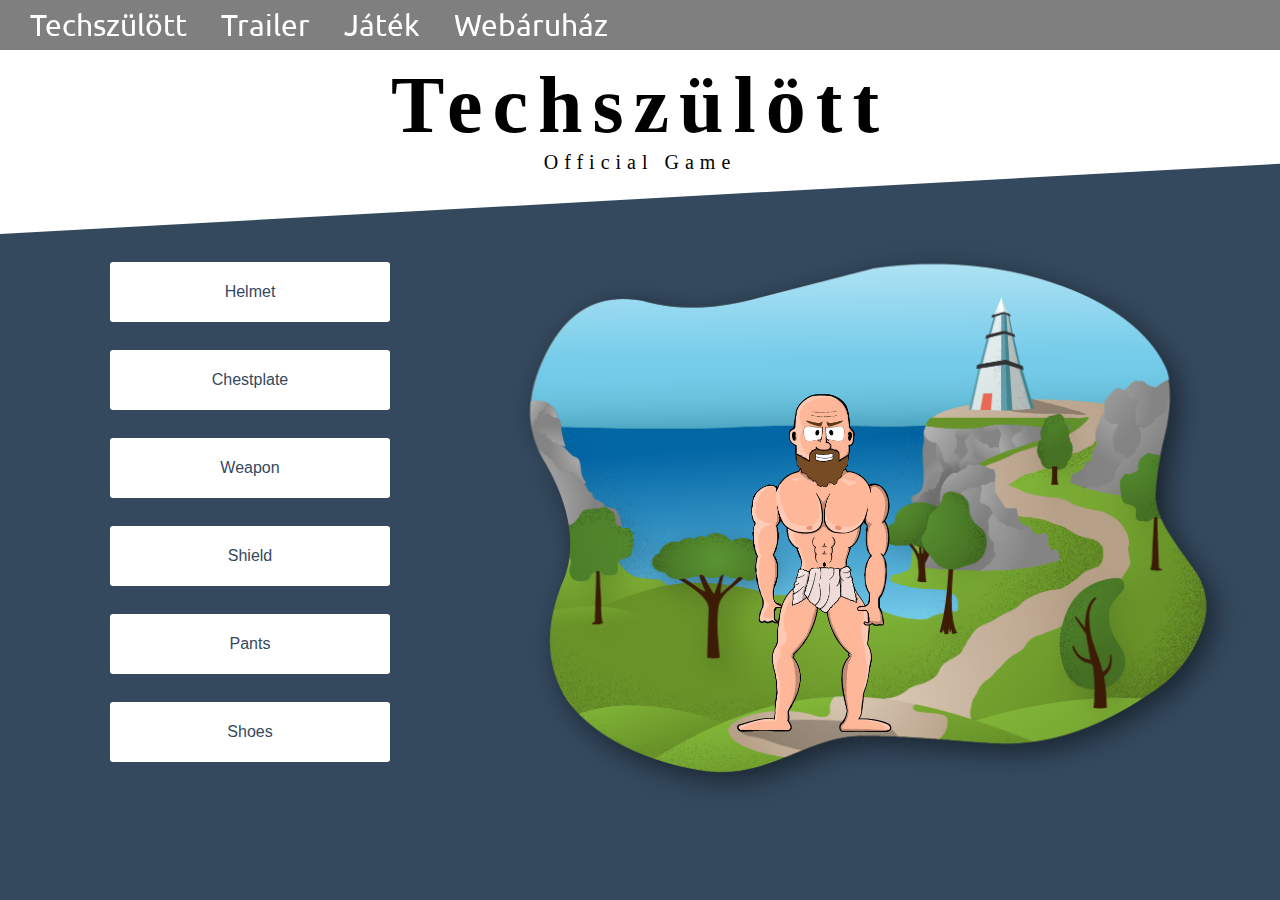
==== game.html @ 08c26f8a "2.3.5" ====
<html xmlns="http://www.w3.org/1999/xhtml">
<head>
<meta http-equiv="Content-Type" content="text/html; charset=utf-8" />
<title>Techszulott</title>

<link rel= "stylesheet" type="text/css" href="source/css/game.css">

 <link href="https://fonts.googleapis.com/css?family=Ubuntu" rel="stylesheet">
<script src="https://ajax.aspnetcdn.com/ajax/jQuery/jquery-1.11.3.min.js"></script>
<script src="source/js/game.js"></script>
<script type="text/javascript">

</script>

</head>

<body>

  <nav>
    <a href="index.html">Techszülött</a>
    <a href="https://www.youtube.com/watch?v=2zqy21Z29ps">Trailer</a>
    <a href="game.html">Játék</a>
    <a href="store.html">Webáruház</a>
  </nav>
  
  <div class="header">
    <h1>Techszülött</h1>
    <p>Official Game</p>
  </div>
  

  <ul>
    <li><button id="helmetButton" type="button"> Helmet</button></li>
    <li><button id="chestPlateButton" type="button"> Chestplate</button></li>
    <li><button id="weaponButton" type="button"> Weapon</button></li>
    <li><button id="shieldButton" type="button"> Shield</button></li>
    <li><button id="pantButton" type="button"> Pants</button></li>
    <li><button id="shoeButton" type="button"> Shoes</button></li>
  </ul>

  <img id="character" src="source/images/background.png" />
  <img id="character" src="source/images/body.png" />

  <img id="p_1" class="pant" src="source/images/p_1.png" />
  <img id="p_2" class="pant" src="source/images/p_2.png" />
  <img id="p_3" class="pant" src="source/images/p_3.png" />

  <img id="c_1" class="chestplate" src="source/images/c_1.png" />
  <img id="c_2" class="chestplate" src="source/images/c_2.png" />
  <img id="c_3" class="chestplate" src="source/images/c_3.png" />

  <img id="h_1" class="helmet" src="source/images/h_1.png" />
  <img id="h_2" class="helmet" src="source/images/h_2.png" />
  <img id="h_3" class="helmet" src="source/images/h_3.png" />
  <img id="h_4" class="helmet" src="source/images/h_4.png" />

  <img id="s_1" class="shoe" src="source/images/s_1.png" />
  <img id="s_2" class="shoe" src="source/images/s_2.png" />

  <img id="w_1" class="weapon" src="source/images/w_1.png" />
  <img id="w_2" class="weapon" src="source/images/w_2.png" />
  <img id="w_3" class="weapon" src="source/images/w_3.png" />
  <img id="w_4" class="weapon" src="source/images/w_4.png" />

</body>
</html>
---- source/css/game.css ----
* {
	margin: 0;
}

body{
	background-color: #34495e;
  	font-family: 'Ubuntu', sans-serif;
}



img {
	position: absolute;
	margin-left: 14%;
	display:inline-block;
  	height:65%;
}

ul {
	list-style-type: none;
	display:inline-block;
}

nav {
	height: 50px;
	width: 100%;
	background-color: rgba(0,0,0,.5);
	position: fixed;
	z-index: 99;
}

nav a {
	margin-left: 30px;
	line-height: 50px;
	color: white;
	text-decoration: none;
	font-size: 30px;
}

.header {
	background-color: white;
	text-align: center;
	color: "black";
	padding: 60px;
	clip-path: polygon(0 0%, 100% 0, 100% 70%, 0% 100%);
	margin: 0;
	font-size: 40px;
	font-family: 'Caesar Dressing', cursive;
	letter-spacing: 10px;
}

p {
	letter-spacing: 6px;
	font-size: 20px;
}

button {
	margin-top: 10%;
	margin-left: 25%;
	padding: 6px;
	width: 280px;
	height: 60px;
	border: none;
	cursor: pointer;
	border-radius: 3px;
    background-color: #ffffff;
    font-size: 16px;
    color: #34495e;
    font-weight: 400;
    font-family: 'Lato', sans-serif;
}

button:hover {
	background-color: #F5F5F6;
	color: #1d303f;
	box-shadow: 0 12px 16px 0 rgba(0,0,0,0.24), 0 17px 50px 0 rgba(0,0,0,0.19);
}

.pant {
	visibility:hidden;
  	z-index: 1;
}

.chestplate {
	visibility:hidden;
  	z-index: 2;
}

.helmet {
	visibility:hidden;
  	z-index: 3;
}

.shoe {
	visibility:hidden;
  	z-index: 4;
}

.shield {
	visibility:hidden;
  	z-index: 5;
}

.weapon {
	visibility:hidden;
  	z-index: 6;
}
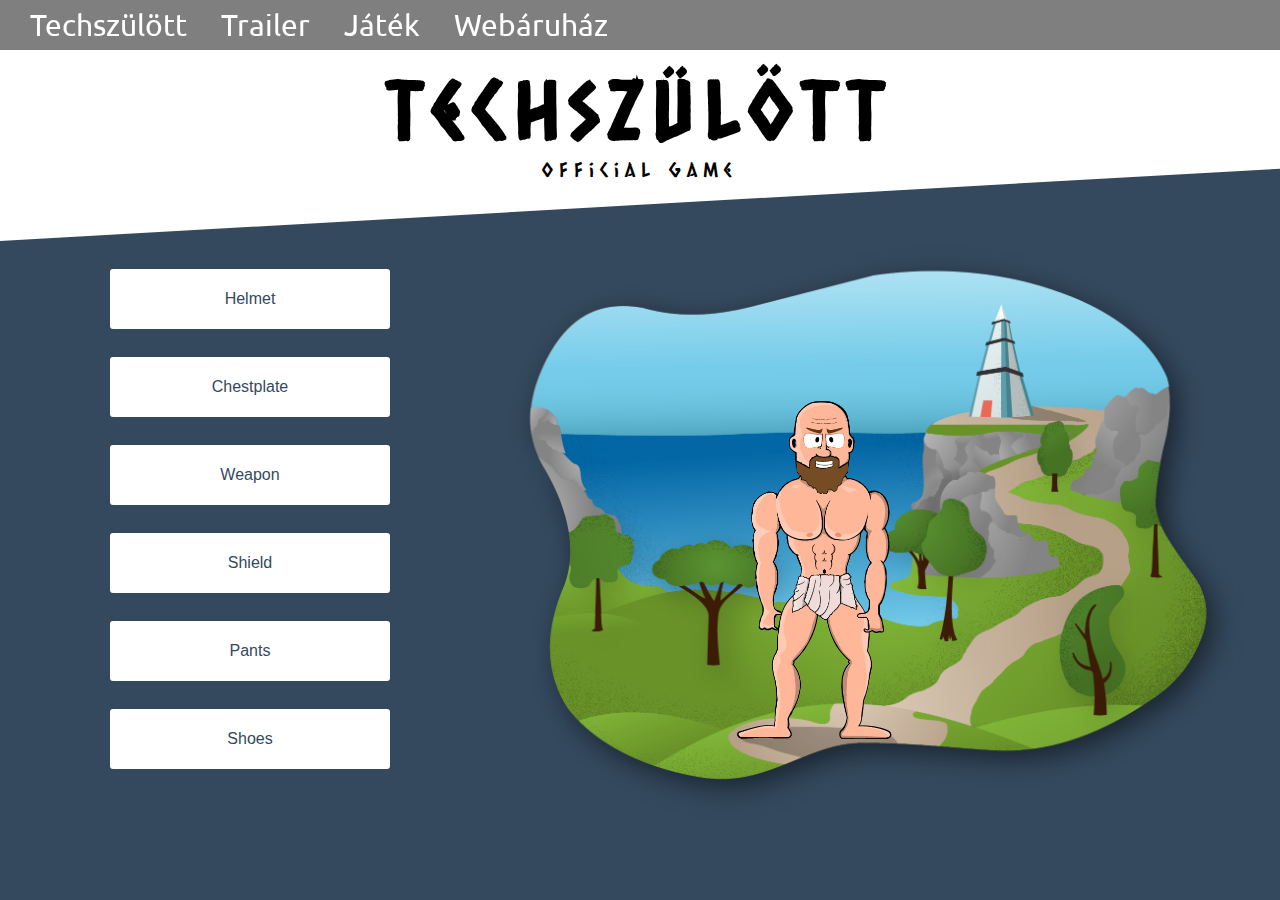
==== commit 3592eea7: "2.3.5.1" ====
--- a/game.html
+++ b/game.html
@@ -7,6 +7,7 @@
 <link rel= "stylesheet" type="text/css" href="source/css/game.css">
 
  <link href="https://fonts.googleapis.com/css?family=Ubuntu" rel="stylesheet">
+ <link href="https://fonts.googleapis.com/css?family=Caesar+Dressing&display=swap" rel="stylesheet">
 <script src="https://ajax.aspnetcdn.com/ajax/jQuery/jquery-1.11.3.min.js"></script>
 <script src="source/js/game.js"></script>
 <script type="text/javascript">
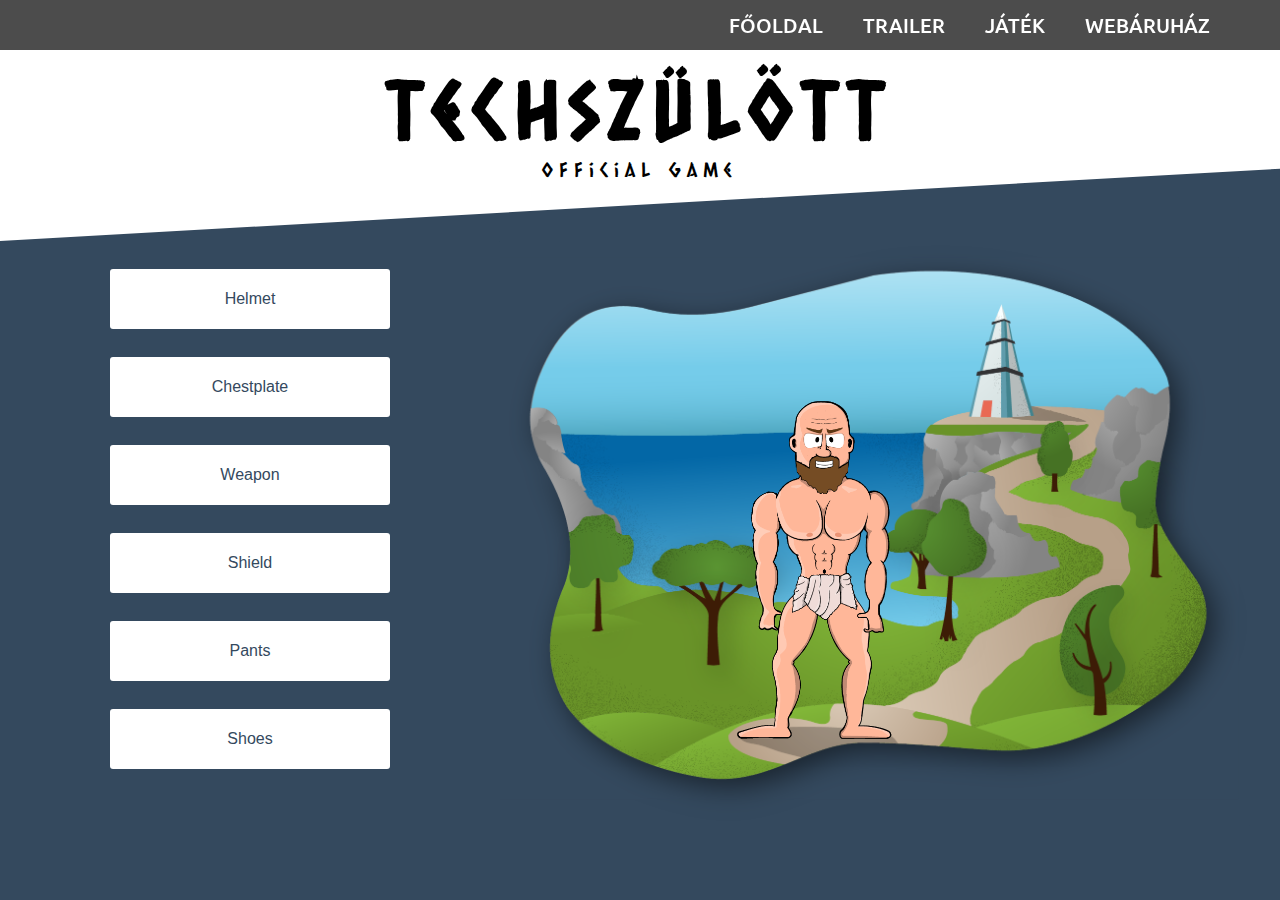
==== commit ae5f7aa6: "2.4" ====
--- a/game.html
+++ b/game.html
@@ -19,10 +19,12 @@
 <body>
 
   <nav>
-    <a href="index.html">Techszülött</a>
-    <a href="https://www.youtube.com/watch?v=2zqy21Z29ps">Trailer</a>
-    <a href="game.html">Játék</a>
-    <a href="store.html">Webáruház</a>
+    <ul>
+      <li><a href="index.html">Főoldal</a></li>
+      <li><a href="https://www.youtube.com/watch?v=2zqy21Z29ps">Trailer</a></li>
+      <li><a href="game.html">Játék</a></li>
+      <li><a href="webshop.html">Webáruház</a></li>
+    </ul>
   </nav>
   
   <div class="header">
--- a/source/css/game.css
+++ b/source/css/game.css
@@ -22,19 +22,40 @@
 }
 
 nav {
+	position: fixed;
+	top: 0;
+	left: 0;
+	width: 100%;
 	height: 50px;
-	width: 100%;
-	background-color: rgba(0,0,0,.5);
-	position: fixed;
+	padding: 0px 50px;
+	font-size: 20px;
+	font-weight: 300;
+	box-sizing: border-box;
+	transition: .2s;
 	z-index: 99;
+	background-color: rgba(0,0,0, .7);
 }
 
-nav a {
-	margin-left: 30px;
+nav ul {
+	float: right;
+	margin: 0;
+	padding: 0;
+	display: flex;
+}
+
+nav ul li {
+	list-style: none;
+}
+
+nav ul li a {
 	line-height: 50px;
 	color: white;
+	font-weight: 400;
+	padding: 15px 20px;
+	font-weight: 500;
 	text-decoration: none;
-	font-size: 30px;
+	text-transform: uppercase;
+	transition: .35s;
 }
 
 .header {
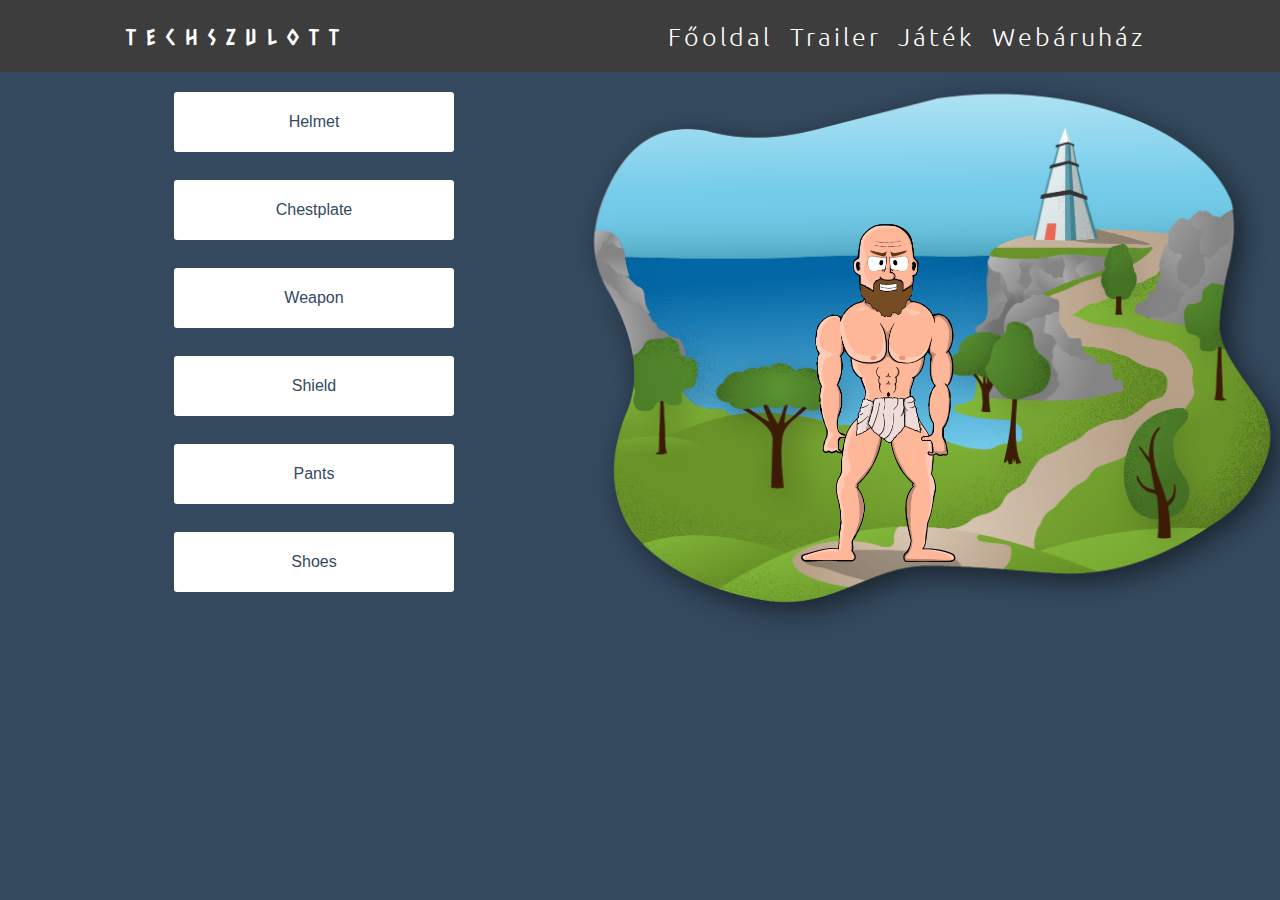
==== commit 4d97ce75: "2.4.6" ====
--- a/game.html
+++ b/game.html
@@ -18,53 +18,57 @@
 
 <body>
 
-  <nav>
-    <ul>
-      <li><a href="index.html">Főoldal</a></li>
-      <li><a href="https://www.youtube.com/watch?v=2zqy21Z29ps">Trailer</a></li>
-      <li><a href="game.html">Játék</a></li>
-      <li><a href="webshop.html">Webáruház</a></li>
-    </ul>
-  </nav>
-  
-  <div class="header">
-    <h1>Techszülött</h1>
-    <p>Official Game</p>
+  <div class="not-the-game">
+    <nav>
+      <div class="logo">
+        Techszulott
+      </div>
+      <ul class="nav-links">
+        <li><a href=""></a></li>
+        <li><a href="index.html">Főoldal</a></li>
+        <li><a href="https://www.youtube.com/watch?v=jJJpImRoWSI">Trailer</a></li>
+        <li><a href="game.html">Játék</a></li>
+        <li><a href="webshop.html">Webáruház</a></li>
+      </ul>
+
+    </nav>
   </div>
   
+  <div class="the-game">
 
-  <ul>
-    <li><button id="helmetButton" type="button"> Helmet</button></li>
-    <li><button id="chestPlateButton" type="button"> Chestplate</button></li>
-    <li><button id="weaponButton" type="button"> Weapon</button></li>
-    <li><button id="shieldButton" type="button"> Shield</button></li>
-    <li><button id="pantButton" type="button"> Pants</button></li>
-    <li><button id="shoeButton" type="button"> Shoes</button></li>
-  </ul>
+    <ul>
+      <li><button id="helmetButton" type="button"> Helmet</button></li>
+      <li><button id="chestPlateButton" type="button"> Chestplate</button></li>
+      <li><button id="weaponButton" type="button"> Weapon</button></li>
+      <li><button id="shieldButton" type="button"> Shield</button></li>
+      <li><button id="pantButton" type="button"> Pants</button></li>
+      <li><button id="shoeButton" type="button"> Shoes</button></li>
+    </ul>
 
-  <img id="character" src="source/images/background.png" />
-  <img id="character" src="source/images/body.png" />
+    <img id="character" src="source/images/background.png" />
+    <img id="character" src="source/images/body.png" />
 
-  <img id="p_1" class="pant" src="source/images/p_1.png" />
-  <img id="p_2" class="pant" src="source/images/p_2.png" />
-  <img id="p_3" class="pant" src="source/images/p_3.png" />
+    <img id="p_1" class="pant" src="source/images/p_1.png" />
+    <img id="p_2" class="pant" src="source/images/p_2.png" />
+    <img id="p_3" class="pant" src="source/images/p_3.png" />
 
-  <img id="c_1" class="chestplate" src="source/images/c_1.png" />
-  <img id="c_2" class="chestplate" src="source/images/c_2.png" />
-  <img id="c_3" class="chestplate" src="source/images/c_3.png" />
+    <img id="c_1" class="chestplate" src="source/images/c_1.png" />
+    <img id="c_2" class="chestplate" src="source/images/c_2.png" />
+    <img id="c_3" class="chestplate" src="source/images/c_3.png" />
 
-  <img id="h_1" class="helmet" src="source/images/h_1.png" />
-  <img id="h_2" class="helmet" src="source/images/h_2.png" />
-  <img id="h_3" class="helmet" src="source/images/h_3.png" />
-  <img id="h_4" class="helmet" src="source/images/h_4.png" />
+    <img id="h_1" class="helmet" src="source/images/h_1.png" />
+    <img id="h_2" class="helmet" src="source/images/h_2.png" />
+    <img id="h_3" class="helmet" src="source/images/h_3.png" />
+    <img id="h_4" class="helmet" src="source/images/h_4.png" />
 
-  <img id="s_1" class="shoe" src="source/images/s_1.png" />
-  <img id="s_2" class="shoe" src="source/images/s_2.png" />
+    <img id="s_1" class="shoe" src="source/images/s_1.png" />
+    <img id="s_2" class="shoe" src="source/images/s_2.png" />
 
-  <img id="w_1" class="weapon" src="source/images/w_1.png" />
-  <img id="w_2" class="weapon" src="source/images/w_2.png" />
-  <img id="w_3" class="weapon" src="source/images/w_3.png" />
-  <img id="w_4" class="weapon" src="source/images/w_4.png" />
+    <img id="w_1" class="weapon" src="source/images/w_1.png" />
+    <img id="w_2" class="weapon" src="source/images/w_2.png" />
+    <img id="w_3" class="weapon" src="source/images/w_3.png" />
+    <img id="w_4" class="weapon" src="source/images/w_4.png" />
+</div>
 
 </body>
 </html>--- a/source/css/game.css
+++ b/source/css/game.css
@@ -3,6 +3,9 @@
 }
 
 body{
+	top: 0;
+	left: 0;
+	width: 100%;
 	background-color: #34495e;
   	font-family: 'Ubuntu', sans-serif;
 }
@@ -21,53 +24,46 @@
 	display:inline-block;
 }
 
-nav {
+
+nav	{
+	display: flex;
+	justify-content: space-around;
+	align-items: center;
 	position: fixed;
 	top: 0;
 	left: 0;
 	width: 100%;
-	height: 50px;
-	padding: 0px 50px;
+	transition: .5s;
+	background-color: #3D3D3D;
+	min-height: 8vh;
+	z-index: 98;
 	font-size: 20px;
 	font-weight: 300;
-	box-sizing: border-box;
-	transition: .2s;
-	z-index: 99;
-	background-color: rgba(0,0,0, .7);
+}
+.logo {
+	color: white;
+	text-transform: uppercase;
+	letter-spacing: 10px;
+	font-family: 'Caesar Dressing', cursive;
+	font-size: 22px;
 }
 
-nav ul {
-	float: right;
-	margin: 0;
-	padding: 0;
+.nav-links {
 	display: flex;
+	justify-content: space-around;
+	width: 40%
 }
 
-nav ul li {
-	list-style: none;
+.nav-links a {
+	color: white;
+	text-decoration: none;
+	letter-spacing: 3px;
+	font-size: 25px;
+	transition: .5s;
 }
 
-nav ul li a {
-	line-height: 50px;
-	color: white;
-	font-weight: 400;
-	padding: 15px 20px;
-	font-weight: 500;
-	text-decoration: none;
-	text-transform: uppercase;
-	transition: .35s;
-}
-
-.header {
-	background-color: white;
-	text-align: center;
-	color: "black";
-	padding: 60px;
-	clip-path: polygon(0 0%, 100% 0, 100% 70%, 0% 100%);
-	margin: 0;
-	font-size: 40px;
-	font-family: 'Caesar Dressing', cursive;
-	letter-spacing: 10px;
+h1 {
+	padding-top: 10%;
 }
 
 p {
@@ -75,10 +71,13 @@
 	font-size: 20px;
 }
 
+.the-game {
+	padding: 5%;
+}
+
 button {
 	margin-top: 10%;
 	margin-left: 25%;
-	padding: 6px;
 	width: 280px;
 	height: 60px;
 	border: none;
@@ -126,3 +125,26 @@
 	visibility:hidden;
   	z-index: 6;
 }
+
+@media screen and (max-device-width: 768px) {
+
+	img {
+		position: absolute;
+		margin-top: 20%;
+		margin-left: 14%;
+		display:inline-block;
+	  	height:30%;
+	}
+
+	button:first-child {
+		margin-top: 30%;
+		margin-left: 25%;
+	}
+
+	nav	{
+		min-height: 6vh;
+		z-index: 98;
+		font-size: 20px;
+		font-weight: 300;
+	}
+}
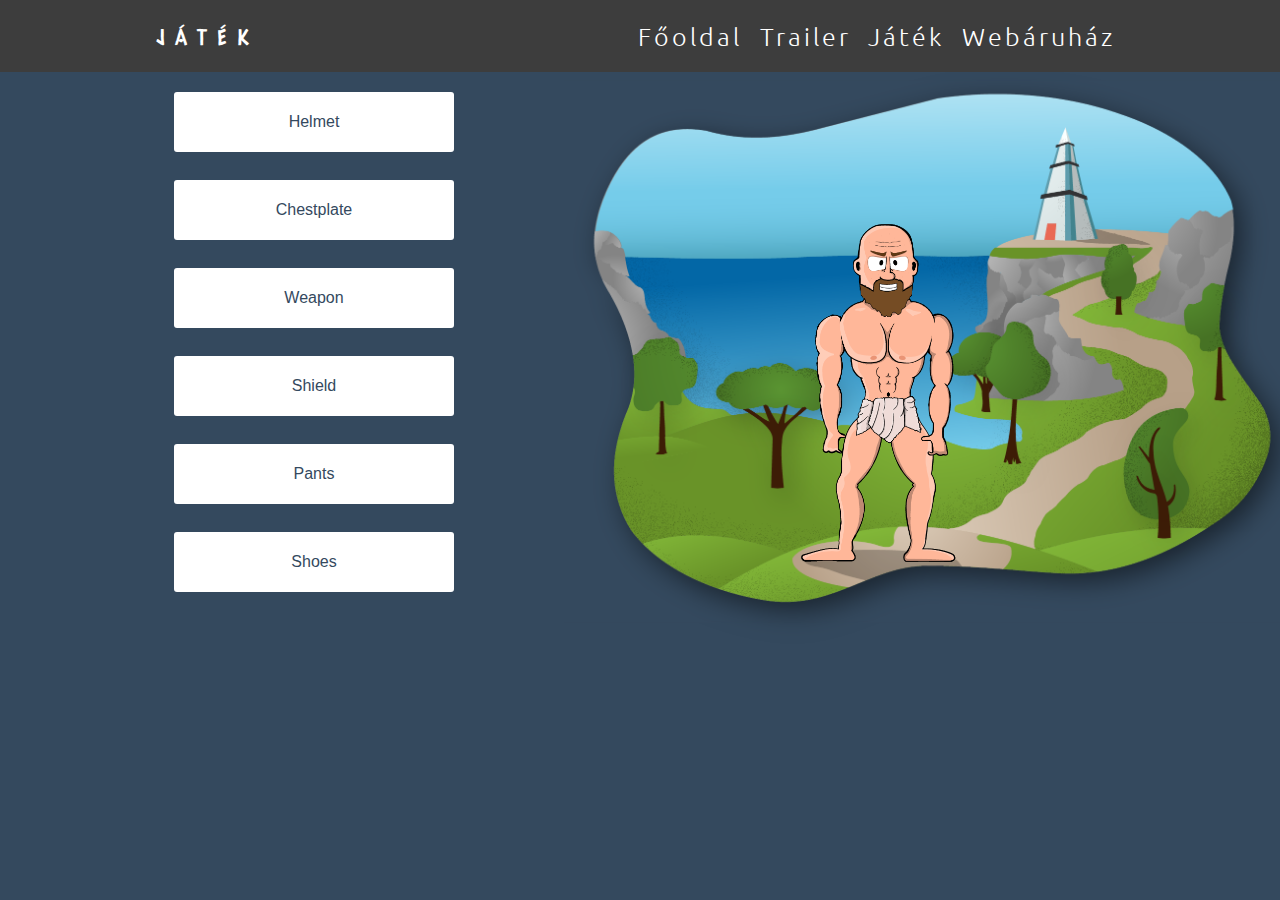
==== commit d98227b8: "2.4.7" ====
--- a/game.html
+++ b/game.html
@@ -2,7 +2,7 @@
 <html xmlns="http://www.w3.org/1999/xhtml">
 <head>
 <meta http-equiv="Content-Type" content="text/html; charset=utf-8" />
-<title>Techszulott</title>
+<title>Techszülött - Játék</title>
 
 <link rel= "stylesheet" type="text/css" href="source/css/game.css">
 
@@ -21,7 +21,7 @@
   <div class="not-the-game">
     <nav>
       <div class="logo">
-        Techszulott
+        Játék
       </div>
       <ul class="nav-links">
         <li><a href=""></a></li>
--- a/source/css/game.css
+++ b/source/css/game.css
@@ -130,21 +130,42 @@
 
 	img {
 		position: absolute;
-		margin-top: 20%;
-		margin-left: 14%;
+		margin-top: 5%;
+		margin-left: 5%;
 		display:inline-block;
-	  	height:30%;
+	  	height:40%;
 	}
 
-	button:first-child {
-		margin-top: 30%;
-		margin-left: 25%;
+	button {
+		margin-top:30%;
+		margin-left: 15%;
+		width: 200px;
+		height: 70px;
 	}
 
 	nav	{
-		min-height: 6vh;
+		min-height: 8vh;
 		z-index: 98;
-		font-size: 20px;
+		font-size: 60px;
 		font-weight: 300;
 	}
+	.logo {
+		letter-spacing: 15px;
+		font-family: 'Caesar Dressing', cursive;
+		font-size: 60%;
+	}
+
+	.nav-links {
+		width: 60%
+	}
+
+	.nav-links a {
+		letter-spacing: 3px;
+		font-size: 35px;
+	}
+
+	.the-game {
+		padding-top: 20%; 
+	}
+
 }
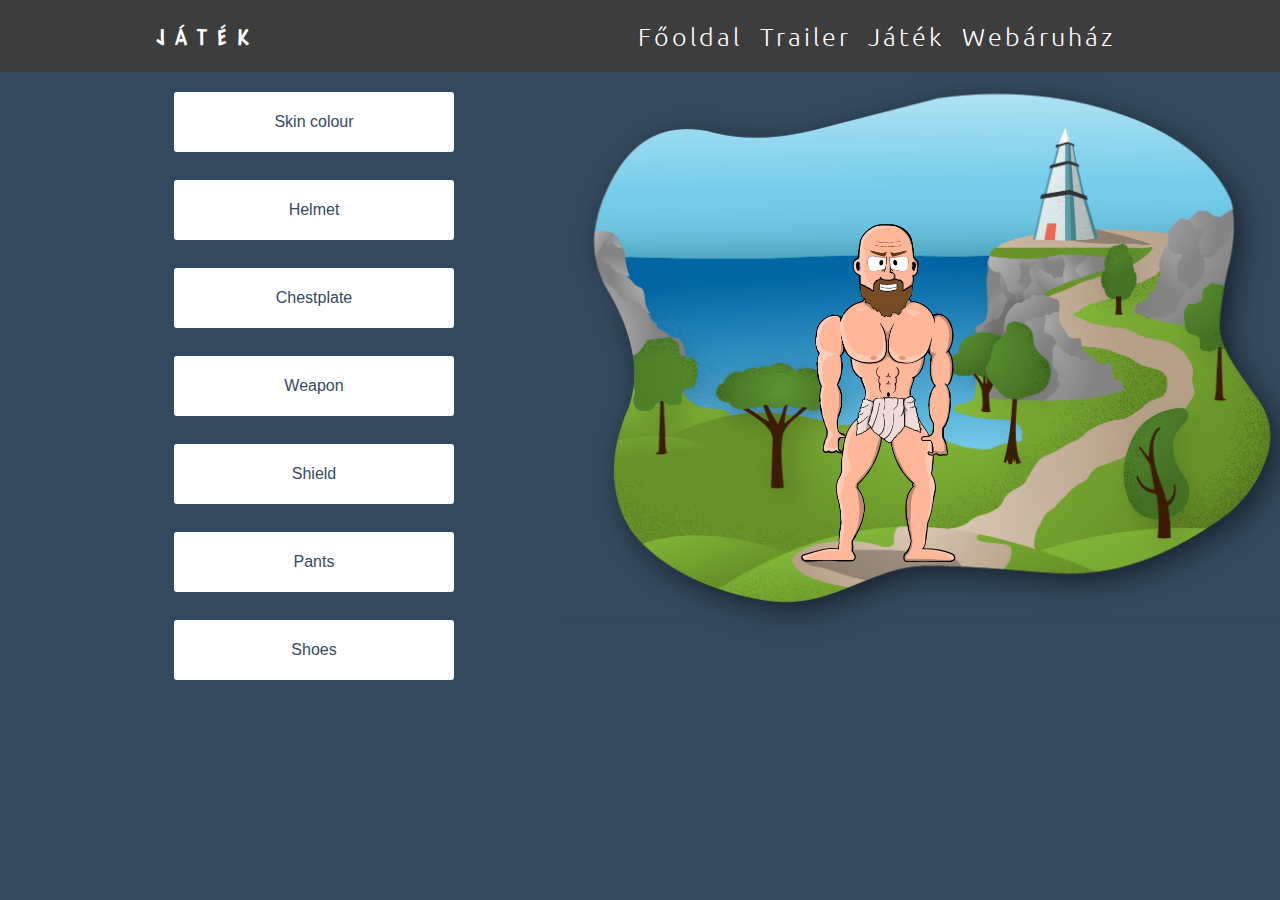
==== commit add7caa6: "2.4.91" ====
--- a/game.html
+++ b/game.html
@@ -37,6 +37,7 @@
   <div class="the-game">
 
     <ul>
+      <li><button id="skinButton" type="button"> Skin colour</button></li>
       <li><button id="helmetButton" type="button"> Helmet</button></li>
       <li><button id="chestPlateButton" type="button"> Chestplate</button></li>
       <li><button id="weaponButton" type="button"> Weapon</button></li>
@@ -46,7 +47,11 @@
     </ul>
 
     <img id="character" src="source/images/background.png" />
-    <img id="character" src="source/images/body.png" />
+    <img id="character" src="source/images/body1.png" />
+    <img id="character" class="skin" src="source/images/body1.png" />
+    <img id="character" class="skin" src="source/images/body2.png" />
+    <img id="character" class="skin" src="source/images/body3.png" />
+    <img id="character" class="skin" src="source/images/body4.png" />
 
     <img id="p_1" class="pant" src="source/images/p_1.png" />
     <img id="p_2" class="pant" src="source/images/p_2.png" />
@@ -64,10 +69,14 @@
     <img id="s_1" class="shoe" src="source/images/s_1.png" />
     <img id="s_2" class="shoe" src="source/images/s_2.png" />
 
+    <img id="sh_1" class="shield" src="source/images/sh_1.png" />
+    <img id="sh_2" class="shield" src="source/images/sh_2.png" />
+
     <img id="w_1" class="weapon" src="source/images/w_1.png" />
     <img id="w_2" class="weapon" src="source/images/w_2.png" />
     <img id="w_3" class="weapon" src="source/images/w_3.png" />
     <img id="w_4" class="weapon" src="source/images/w_4.png" />
+    <img id="w_6" class="weapon" src="source/images/w_5.png" />
 </div>
 
 </body>
--- a/source/css/game.css
+++ b/source/css/game.css
@@ -96,51 +96,63 @@
 	box-shadow: 0 12px 16px 0 rgba(0,0,0,0.24), 0 17px 50px 0 rgba(0,0,0,0.19);
 }
 
-.pant {
+.skin {
 	visibility:hidden;
   	z-index: 1;
 }
 
-.chestplate {
+.pant {
 	visibility:hidden;
   	z-index: 2;
 }
 
-.helmet {
+.chestplate {
 	visibility:hidden;
   	z-index: 3;
 }
 
-.shoe {
+.helmet {
 	visibility:hidden;
   	z-index: 4;
 }
 
-.shield {
+.shoe {
 	visibility:hidden;
   	z-index: 5;
 }
 
+.shield {
+	visibility:hidden;
+  	z-index: 6;
+}
+
 .weapon {
 	visibility:hidden;
-  	z-index: 6;
+  	z-index: 7;
 }
 
 @media screen and (max-device-width: 768px) {
 
 	img {
 		position: absolute;
-		margin-top: 5%;
-		margin-left: 5%;
+		margin-top: -5%;
+		margin-left: -82%;
 		display:inline-block;
-	  	height:40%;
+	  	height:55%;
 	}
 
 	button {
-		margin-top:30%;
+		margin-top:10%;
 		margin-left: 15%;
-		width: 200px;
-		height: 70px;
+		width: 500px;
+		height: 150px;
+		border-radius: 20px;
+		font-size: 45px;
+	}
+
+	ul:first-child {
+		padding-top: 110%;
+		padding-left: 35%;
 	}
 
 	nav	{
